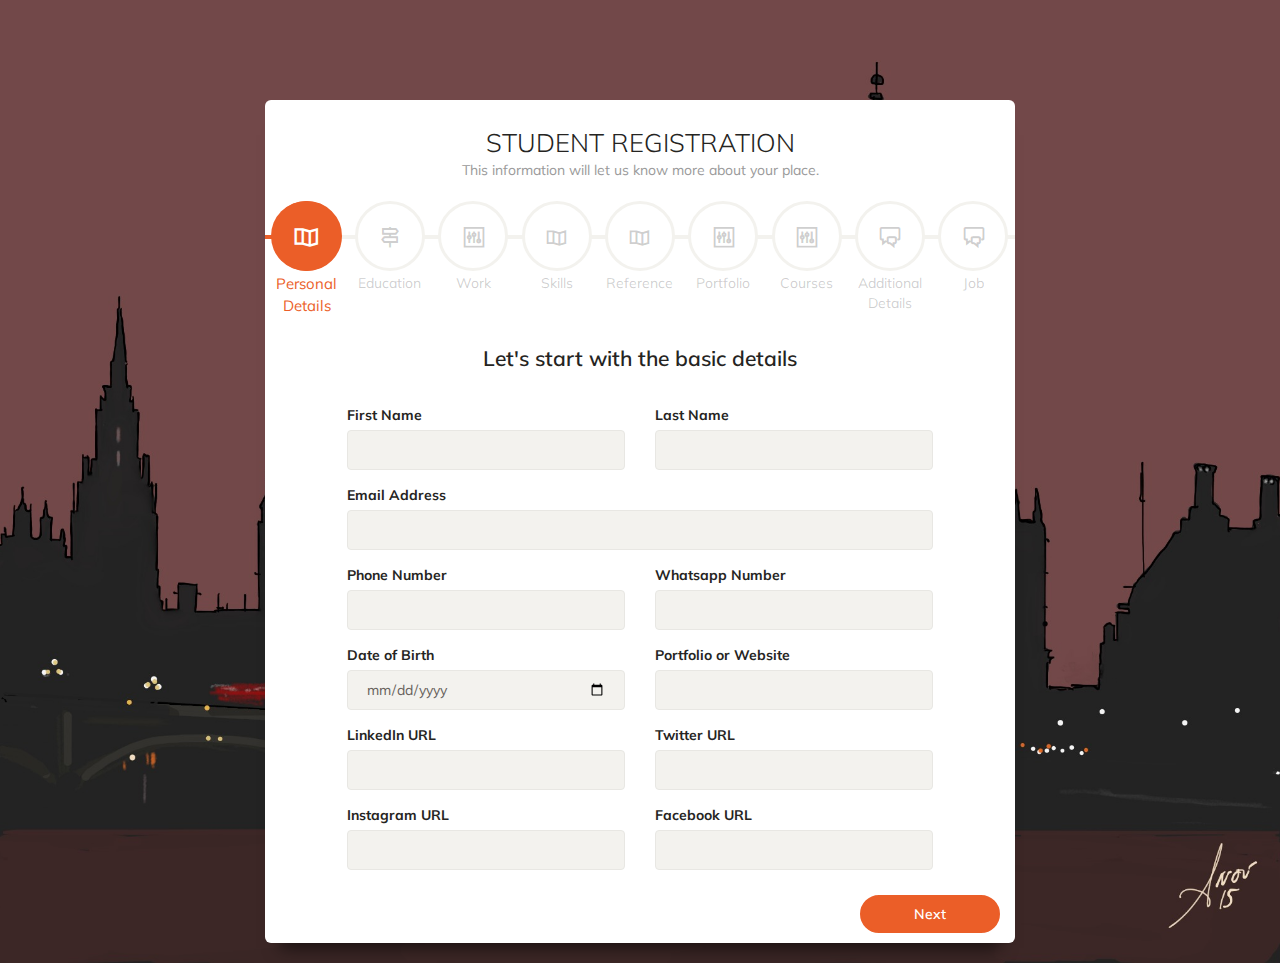
==== camxhire/index.html @ 50387160 "Done" ====
<!doctype html>
<html lang="en">
<head>
	<meta charset="utf-8" />
	<meta http-equiv="X-UA-Compatible" content="IE=edge,chrome=1" />
	<link rel="apple-touch-icon" sizes="76x76" href="assets/img/apple-icon.png" />
	<link rel="icon" type="image/png" href="assets/img/favicon.png" />
	<title>PLACEMENT</title>

	<meta content='width=device-width, initial-scale=1.0, maximum-scale=1.0, user-scalable=0' name='viewport' />
    <meta name="viewport" content="width=device-width" />

	<!-- Canonical SEO -->
    <!-- <link rel="canonical" href="https://www.creative-tim.com/product/paper-bootstrap-wizard"/> -->

    <meta name="keywords" content="wizard, bootstrap wizard, creative tim, long forms, 3 step wizard, sign up wizard, beautiful wizard, long forms wizard, wizard with validation, paper design, paper wizard bootstrap, bootstrap paper wizard">
    <meta name="description" content="Paper Bootstrap Wizard is a fully responsive wizard that is inspired by our famous Paper Kit  and comes with 3 useful examples and 5 colors.">

    <!-- Schema.org markup for Google+ -->
    <!-- <meta itemprop="name" content="Paper Bootstrap Wizard by Creative Tim"> -->
    <meta itemprop="description" content="Paper Bootstrap Wizard is a fully responsive wizard that is inspired by our famous Paper Kit  and comes with 3 useful examples and 5 colors.">
    <!-- <meta itemprop="image" content="https://s3.amazonaws.com/creativetim_bucket/products/49/opt_pbw_thumbnail.jpg"> -->

    <!-- Twitter Card data -->
    <!-- <meta name="twitter:card" content="summary_large_image">
    <meta name="twitter:site" content="@creativetim">
    <meta name="twitter:title" content="Paper Bootstrap Wizard by Creative Tim">
    <meta name="twitter:description" content="Paper Bootstrap Wizard is a fully responsive wizard that is inspired by our famous Paper Kit  and comes with 3 useful examples and 5 colors.">
    <meta name="twitter:creator" content="@creativetim">
    <meta name="twitter:image" content="https://s3.amazonaws.com/creativetim_bucket/products/49/opt_pbw_thumbnail.jpg"> -->

    <!-- Open Graph data -->
    <!-- <meta property="og:title" content="Paper Bootstrap Wizard by Creative Tim | Free Boostrap Wizard" />
    <meta property="og:type" content="article" />
    <meta property="og:url" content="https://demos.creative-tim.com/paper-bootstrap-wizard/wizard-list-place.html" />
    <meta property="og:image" content="https://s3.amazonaws.com/creativetim_bucket/products/49/opt_pbw_thumbnail.jpg" />
    <meta property="og:description" content="Paper Bootstrap Wizard is a fully responsive wizard that is inspired by our famous Paper Kit  and comes with 3 useful examples and 5 colors." />
    <meta property="og:site_name" content="Creative Tim" /> -->

	<!-- CSS Files -->
    <link href="assets/css/bootstrap.min.css" rel="stylesheet" />
	<link href="assets/css/paper-bootstrap-wizard.css" rel="stylesheet" />

	<!-- CSS Just for demo purpose, don't include it in your project -->
	<link href="assets/css/demo.css" rel="stylesheet" />

	<!-- Fonts and Icons -->
    <link href="https://netdna.bootstrapcdn.com/font-awesome/4.4.0/css/font-awesome.css" rel="stylesheet">
	<link href='https://fonts.googleapis.com/css?family=Muli:400,300' rel='stylesheet' type='text/css'>
	<link href="assets/css/themify-icons.css" rel="stylesheet">
	<script src="https://code.jquery.com/jquery-3.6.0.js" integrity="sha256-H+K7U5CnXl1h5ywQfKtSj8PCmoN9aaq30gDh27Xc0jk=" crossorigin="anonymous"></script>
	
	<!-- Google Tag Manager -->
	<script>(function(w,d,s,l,i){w[l]=w[l]||[];w[l].push({'gtm.start':
	new Date().getTime(),event:'gtm.js'});var f=d.getElementsByTagName(s)[0],
	j=d.createElement(s),dl=l!='dataLayer'?'&l='+l:'';j.async=true;j.src=
	'https://www.googletagmanager.com/gtm.js?id='+i+dl;f.parentNode.insertBefore(j,f);
	})(window,document,'script','dataLayer','GTM-NKDMSK6');</script>
	<!-- End Google Tag Manager -->
	</head>

	<body>
		<!-- Google Tag Manager (noscript) -->
	<!-- <noscript><iframe src="https://www.googletagmanager.com/ns.html?id=GTM-NKDMSK6"
	height="0" width="0" style="display:none;visibility:hidden"></iframe></noscript> -->
	<!-- End Google Tag Manager (noscript) -->
	<div class="image-container set-full-height" style="background-image: url('assets/img/paper-2.jpeg')">
	    <!--   Creative Tim Branding   -->
	    <!-- <a href=""> -->
	         <!-- <div class="logo-container"> -->
	            <!-- <div class="logo"> -->
	                <!-- <img src="assets/img/new_logo.png"> -->
	            <!-- </div> -->
	            <!-- <div class="brand">
	                Creative Tim
	            </div> -->
	        <!-- </div> -->
	    <!-- </a> -->

		<!--  Made With Paper Kit  -->
		<!-- <a href="https://demos.creative-tim.com/paper-kit" class="made-with-pk">
			<div class="brand">PK</div>
			<div class="made-with">Made with <strong>Paper Kit</strong></div>
		</a> -->

	    <!--   Big container   -->
	    <div class="container" >
	        <div class="row">
		        <div class="col-sm-8 col-sm-offset-2">

		            <!--      Wizard container        -->
		            <div class="wizard-container">
		                <div class="card wizard-card" data-color="red" id="wizard" >
		                <form action="" method="post"  onsubmit="return validateForm()";>
		                <!--        You can switch " data-color="green" "  with one of the next bright colors: "blue", "azure", "orange", "red"       style=" background-image: linear-gradient(to right, #B449C0 , #D5979B)" -->

		                    	<div class="wizard-header">
		                        	<h3 class="wizard-title">STUDENT REGISTRATION</h3>
		                        	<p class="category">This information will let us know more about your place.</p>
		                    	</div>
								<div class="wizard-navigation">
									<div class="progress-with-circle">
									    <div class="progress-bar" role="progressbar" aria-valuenow="1" aria-valuemin="1" aria-valuemax="4" style="width: 15%;"></div>
									</div>
									<ul>
			                            <li>
											<a href="#Personal" data-toggle="tab">
												<div class="icon-circle">
													<i class="ti-map"></i>
												</div>
												Personal Details
											</a>
										</li>
			                            <li>
											<a href="#Educational" data-toggle="tab">
												<div class="icon-circle">
													<i class="ti-direction-alt"></i>
												</div>
												Education
											</a>
										</li>
			                            <li>
											<a href="#Work" data-toggle="tab">
												<div class="icon-circle">
													<i class="ti-panel"></i>
												</div>
												Work 
											</a>
										</li>	
										<li>
											<a href="#skills" data-toggle="tab">
												<div class="icon-circle">
													<i class="ti-map"></i>
												</div>
												Skills
											</a>
										</li>		                            
										<li>
											<a href="#Reference" data-toggle="tab">
												<div class="icon-circle">
													<i class="ti-map"></i>
												</div>
												Reference
											</a>
										</li>
										<li>
											<a href="#Portfoli" data-toggle="tab">
												<div class="icon-circle">
													<i class="ti-panel"></i>
												</div>
												Portfolio
											</a>
										</li>			                            
			                            <li>
											<a href="#Courses" data-toggle="tab">
												<div class="icon-circle">
													<i class="ti-panel"></i>
												</div>
												Courses
											</a>
										</li>
			                            <li>
											<a href="#Additional" data-toggle="tab">
												<div class="icon-circle">
													<i class="ti-comments"></i>
												</div>
												Additional Details
											</a>
										</li>
										 <li>
											<a href="#Job" data-toggle="tab">
												<div class="icon-circle">
													<i class="ti-comments"></i>
												</div>
												Job 
											</a>
										</li>
			                        </ul>
								</div>
		                        <div class="tab-content">
		                            <div class="tab-pane" id="Personal">
		                            	<div class="row">
		                                	<div class="col-sm-12">
		                                    	<h4 class="info-text"> Let's start with the basic details</h4>
		                            		</div>
											<form action="" id="registration_form">

											
		                                	<div class="col-sm-5 col-sm-offset-1">
		                                    	<div class="form-group">
		                                        	<label>First Name</label>
		                                        	<input type="text" name="first_name" class="form-control" id="first_name"  onkeypress="return isTextKey(event)"  >
		                                    	</div>
		                                	</div>
		                                	<div class="col-sm-5">
		                                    	<div class="form-group">
		                                        	<label>Last Name</label>
		                                        	<input type="text" name="last_name" class="form-control" id="last_name" onkeypress="return isTextKey(event)">
		                                    	</div>
		                                	</div>
		                                	<div class="col-sm-offset-1 col-sm-10">
		                                    	<div class="form-group">
		                                        	<label>Email Address</label>
		                                        	<input type="email" name="email" class="form-control" id="email">
		                                    	</div>
		                                	</div>
		                                	<div class="col-sm-5 col-sm-offset-1">
		                                    	<div class="form-group">
		                                        	<label>Phone Number</label>
		                                        	<input type="number" name="phone_number" class="form-control" id="phone_number" onkeypress="return isphone(event)" >
		                                    	</div>
		                                	</div>
		                                	<div class="col-sm-5">
		                                    	<div class="form-group">
		                                        	<label>Whatsapp Number</label>
		                                        	<input type="number" name="whatsapp_number" class="form-control" id="whatsapp_number">
		                                    	</div>
		                                	</div>
		                                	<div class="col-sm-5 col-sm-offset-1">
		                                    	<div class="form-group">
		                                        	<label>Date of Birth</label>
		                                        	<input type="date"  name="dob" class="form-control"/>
		                                    	</div>
		                                	</div>
		                                	<div class="col-sm-5">
		                                    	<div class="form-group">
		                                        	<label>Portfolio or Website</label>
		                                        	<input type="text" name="Portfolio" class="form-control" id="Portfolio" >
		                                    	</div>
		                                	</div>
		                                	<div class="col-sm-5 col-sm-offset-1">
		                                    	<div class="form-group">
		                                        	<label>LinkedIn URL</label>
		                                        	<input type="text" name="LinkedIn" class="form-control" id="LinkedIn" >
		                                    	</div>
		                                	</div>
		                                	<div class="col-sm-5">
		                                    	<div class="form-group">
		                                        	<label>Twitter URL</label>
		                                        	<input type="text" name="Twitter" class="form-control" id="Twitter">
		                                    	</div>
		                                	</div>
		                                	<div class="col-sm-5 col-sm-offset-1">
		                                    	<div class="form-group">
		                                        	<label>Instagram URL</label>
		                                        	<input type="text" name="Instagram" class="form-control" id="Instagram" >
		                                    	</div>
		                                	</div>
		                                	<div class="col-sm-5">
		                                    	<div class="form-group">
		                                        	<label>Facebook URL</label>
		                                        	<input type="text" name="Facebook" class="form-control" id="Facebook">
		                                    	</div>
		                                	</div>		                                	
		                            	</div>
		                            </div>
		                            <div class="tab-pane" id="Educational">
		                                <h4 class="info-text" style="padding-bottom: 0px;margin-bottom: 0px;">Educational Details</h4>
		                                	<h5 class="info-text">UG Course</h5>
		                                <div class="row">
		                                	<div class="col-sm-5 col-sm-offset-1">
				                                <div class="form-group">
				                                	<label>Course/Degree</label>
				                                    <input type="text" name="Course" class="form-control" id="Course">
				                                </div>
				                            </div>
				                            <div class="col-sm-5">
				                              	<div class="form-group">
				                            		<label>Name of the Institution</label>
				                                    <input type="text" name="institution_name" class="form-control" id="institution_name">
				                                </div>
				                            </div>
				                            <div class="col-sm-5 col-sm-offset-1">
				                                <div class="form-group">
				                                	<label>Grade</label>
				                                    <input type="text" name="grade" class="form-control" id="grade">
				                                </div>
				                            </div>
				                            <div class="col-sm-5">
				                              	<div class="form-group">
				                            		<label>Passing Year</label>
				                                    <input type="text" name="passing_year" class="form-control" id="passing_year">
				                                </div>
		                            		</div>
		                                </div>
		                            		<h5 class="info-text">PG Course</h5>
		                            	<div class="row">
		                                	<div class="col-sm-5 col-sm-offset-1">
				                                <div class="form-group">
				                                	<label>Course/Degree</label>
				                                    <input type="text" name="pgCourse" class="form-control" id="pgCourse">
				                                </div>
				                            </div>
				                            <div class="col-sm-5">
				                              	<div class="form-group">
				                            		<label>Name of the Institution</label>
				                                    <input type="text" name="pginstitution_name" class="form-control" id="pginstitution_name">
				                                </div>
				                            </div>
				                            <div class="col-sm-5 col-sm-offset-1">
				                                <div class="form-group">
				                                	<label>Grade</label>
				                                    <input type="text" name="pggrade" class="form-control" id="pggrade">
				                                </div>
				                            </div>
				                            <div class="col-sm-5">
				                              	<div class="form-group">
				                            		<label>Passing Year</label>
				                                    <input type="text" name="pgpassing_year" class="form-control" id="pgpassing_year">
				                                </div>
		                            		</div>
		                                </div>
		                            </div>
		                            <div class="tab-pane" id="Work">
		                                <h5 class="info-text">Tell us  about Work Experience. </h5>
		                                <div class="row">
		                                    <div class="col-sm-5 col-sm-offset-1">
		                                    	<div class="form-group">
		                                        	<label>Designation</label>
		                                        	<input type="text" name="Designation" class="form-control" id="Designation">
		                                    	</div>
		                                	</div>
		                                	<div class="col-sm-5">
		                                    	<div class="form-group">
		                                        	<label>Company Name</label>
		                                        	<input type="text" name="company_name" class="form-control" id="company_name">
		                                    	</div>
		                                	</div>
		                                	<div class="col-sm-5 col-sm-offset-1">
		                                    	<div class="form-group">
		                                        	<label>Start Date</label>
		                                        	<input type="date"  name="start_date" class="form-control"/>
		                                    	</div>
		                                	</div>
		                                	<div class="col-sm-5 ">
		                                    	<div class="form-group">
		                                        	<label>End Date</label>
		                                        	<input type="date"  name="end_date" class="form-control"/>
		                                    	</div>
		                                	</div>
		                                	<div class="col-sm-10 col-sm-offset-1">
		                                    	<div class="form-group">
		                                        	<label>Job Description</label>
		                                        	<!-- <input type="date"  name="start_date" class="form-control"/> -->
		                                        	<textarea name="job_description" class="form-control"></textarea>
		                                    	</div>
		                                	</div>
		                                	<div class="col-sm-10 col-sm-offset-1">
		                                    	<div class="form-group">
		                                        	<label>Offer Letter/LOR</label>
		                                        	<input type="file" class="form-control" name="fileUpload[]" > 		                                      
		                                    	</div>
		                                	</div>
		                                </div>
		                            </div>
		                            <div class="tab-pane" id="skills">
		                                <div class="row" >
		                                    <h5 class="info-text"> Your Skills. </h5>
		                                	<div class="col-sm-10 col-sm-offset-1" style="display: inline-block !important;" data-checkbox-group="" data-v-min-select="1" data-v-max-select="1" data-v-required="">
                                    			<label>Course/Degree</label> <br />
                                   				<br />
                                   				<div class="row">
                                        			<div class="col-md-4">
                                            			<div class="form-check"><input name="Beginner" class="form-check-input" type="checkbox" value="Beginner" id="defaultCheck1" /> <label class="form-check-label"  for="defaultCheck1"> Beginner </label></div>
                                        			</div>
                                       				<div class="col-md-4">
                                            			<div class="form-check"><input name="Intermediate" class="form-check-input" type="checkbox" value="Intermediate" id="defaultCheck2" /> <label class="form-check-label" for="defaultCheck2"> Intermediate </label></div>
                                        			</div>
			                                        <div class="col-md-4">
			                                            <div class="form-check"><input name="Advanced" class="form-check-input" type="checkbox" value="Advanced" id="defaultCheck3" /> <label class="form-check-label" for="defaultCheck3"> Advanced </label></div>
                                        			</div>
                                    			</div><br>
                                    			<br />
                                			</div>                                           
                                        	<div class="col-sm-10 col-sm-offset-1">
				                            	<div class="form-group">
					                                <label>Offer Letter/LOR</label>
					                                <input type="file" class="form-control" name="fileUpload[]" > 
					                        	</div>
		                                	</div>
		                                </div>
		                            </div>
		                            <div class="tab-pane" id="Reference">
		                                <div class="row">
		                                    <h5 class="info-text"> Drop us your Reference. </h5>
		                                    <div class="col-sm-5 col-sm-offset-1">
		                                    	<div class="form-group">
		                                        	<label>Referee's Name</label>
		                                        	<input type="text" name="Referee_name" class="form-control" id="Referee_name">
		                                    	</div>
		                                	</div>
		                                	<div class="col-sm-5">
		                                    	<div class="form-group">
		                                        	<label>Job Title</label>
		                                        	<input type="text" name="jobtitle" class="form-control" id="jobtitle">
		                                    	</div>
		                                	</div>
		                                	<div class="col-sm-5 col-sm-offset-1">
		                                    	<div class="form-group">
		                                        	<label>Name of the Institution/Company</label>
		                                        	<input type="text" name="reffer_companyname" class="form-control" id="reffer_companyname">
		                                    	</div>
		                                	</div>
		                                	<div class="col-sm-5">
		                                    	<div class="form-group">
		                                        	<label>Email Address</label>
		                                        	<input type="text" name="company_email" class="form-control" id="company_email">
		                                    	</div>
		                                	</div>
		                                	<div class="col-sm-5 col-sm-offset-1">
		                                    	<div class="form-group">
		                                        	<label>Phone Number</label>
		                                        	<input type="text" name="company_phone" class="form-control" id="company_phone">
		                                    	</div>
		                                	</div>
		                                	
		                                </div>
		                            </div>
		                            <div class="tab-pane" id="Portfoli">
		                                <div class="row">
		                                    <h5 class="info-text"> Portfolio. </h5>
		                                    <div class="col-sm-10 col-sm-offset-1">
		                                    	<div class="form-group">
		                                        	<label>Link of Work</label>
		                                        	<input type="text" name="work_link" class="form-control" id="work_link">
		                                    	</div>
		                                	</div>
		                                	<div class="col-sm-10 col-sm-offset-1">
		                                    	<div class="form-group">
		                                        	<label>Job Description</label>
		                                        	<!-- <input type="date"  name="start_date" class="form-control"/> -->
		                                        	<textarea name="job_description" class="form-control"></textarea>
		                                    	</div>
		                                	</div>		                                	
		                                </div>
		                            </div>
		                            <div class="tab-pane" id="Courses">
		                                <div class="row">
		                                    <h5 class="info-text"> Courses. </h5>
		                                    <div class="col-sm-5 col-sm-offset-1">
		                                    	<div class="form-group">
		                                        	<label>Name of the Course</label>
		                                        	<input type="text" name="coursename" class="form-control" id="coursename">
		                                    	</div>
		                                	</div>
		                                	<div class="col-sm-5">
		                                    	<div class="form-group">
		                                        	<label>Institute Name</label>
		                                        	<input type="text" name="course_institutename" class="form-control" id="course_institutename">
		                                    	</div>
		                                	</div>
		                                	<div class="col-sm-10 col-sm-offset-1">
				                            	<div class="form-group">
					                                <label>Certificate of Completion</label>
					                                <input type="file" class="form-control" name="fileUpload[]" > 
					                        	</div>
		                                	</div>		                                	
		                                </div>
		                            </div>
		                            <div class="tab-pane" id="Additional">
		                                <div class="row">
		                                    <h5 class="info-text"> Additional Details. </h5>
		                                    <div class="col-sm-5 col-sm-offset-1">
		                                    	<div class="form-group">
		                                        	<label>Activities</label>
		                                        	<input type="text" name="Activities" class="form-control" id="Activities">
		                                    	</div>
		                                	</div>
		                                	<div class="col-sm-5">
		                                    	<div class="form-group">
		                                        	<label>Achievements/Awards</label>
		                                        	<input type="text" name="addi_achivements" class="form-control" id="addi_achivements">
		                                    	</div>
		                                	</div>
		                                	<div class="col-sm-5 col-sm-offset-1">
		                                    	<div class="form-group">
		                                        	<label>Publication</label>
		                                        	<input type="text" name="Publication" class="form-control" id="Publication">
		                                    	</div>
		                                	</div>
		                                	<div class="col-sm-5">
		                                    	<div class="form-group">
		                                        	<label>Languages Known</label>
		                                        	<input type="text" name="Languages_Known" class="form-control" id="Languages_Known">
		                                    	</div>
		                                	</div>
		                                	<div class="col-sm-5 col-sm-offset-1">
		                                    	<div class="form-group">
		                                        	<label>Interest/Hobbies</label>
		                                        	<input type="text" name="hobies" class="form-control" id="hobies">
		                                    	</div>
		                                	</div>
		                                		                                	
		                                </div>
		                            </div>
		                            <div class="tab-pane" id="Job">
		                                <div class="row">
		                                    <h5 class="info-text"> Preferred Job Location. </h5>
		                                    <div class="col-sm-5 col-sm-offset-1">
		                                    	<div class="form-group">
		                                        	<label>Job Location</label>
		                                        	<input type="text" name="joblocation" class="form-control" id="joblocation">
		                                    	</div>
		                                	</div>
		                                	<div class="col-sm-5">
		                                    	<div class="form-group">
		                                        	<label>Is Candidate Read to Relocate?</label>
		                                        	<input type="text" name="job_relocate" class="form-control" id="job_relocate">
		                                    	</div>
		                                	</div>
		                                	<div class="col-sm-10 col-sm-offset-1">
		                                    	<div class="form-group">
		                                        	<label>Work from Home/Work from Office?</label>
		                                        	<input type="text" name="Publication" class="form-control" id="Publication">
		                                    	</div>
		                                	</div>
		                                	
		                                		                                	
		                                </div>
		                            </div>
		                        </div>
		                        <div class="wizard-footer">
	                            	<div class="pull-right">
	                                    <input type='button' class='btn btn-next btn-fill btn-danger btn-wd' name='next' value='Next' />
	                                    <input type='submit' class='btn btn-finish btn-fill btn-danger btn-wd' name='submit' value='Finish' />
									</div>
								</div>
	                                <div class="pull-left">
	                                    <input type='button' class='btn btn-previous btn-default btn-wd' name='previous' value='Previous' />
	                                </div>
	                                <div class="clearfix"></div>
		                        </div>
		                    </form>
		                </div>
		            </div> <!-- wizard container -->
		        </div>
	        </div> <!-- row -->
	    </div> <!--  big container -->		
	</div>
</body>
	<!--   Core JS Files   -->
	<script src="assets/js/jquery-2.2.4.min.js" type="text/javascript"></script>
	<script src="assets/js/bootstrap.min.js" type="text/javascript"></script>
	<script src="assets/js/jquery.bootstrap.wizard.js" type="text/javascript"></script>

	<!--  Plugin for the Wizard -->
	<script src="assets/js/demo.js" type="text/javascript"></script>
	<script src="assets/js/paper-bootstrap-wizard.js" type="text/javascript"></script>

	<!--  More information about jquery.validate here: https://jqueryvalidation.org/	 -->
	<script src="assets/js/jquery.validate.min.js" type="text/javascript"></script>
	<script src="../controller/validation.js"></script>
	<script src="../camxhire/assets/js/custom.jquery.validation.js"></script>

	
</html>
---- camxhire/assets/css/demo.css ----
.logo-container{
    left: 50px;
    position: absolute;
    top: 20px;
     z-index: 3;
}
.logo-container .logo{
    overflow: hidden;
    border-radius: 50%;
    border: 1px solid #333333;
    width: 60px;
    float: left;
}
.logo-container .brand{
    font-size: 18px;
    color: #FFFFFF;
    line-height: 20px;
    float: left;
    margin-left: 10px;
    margin-top: 10px;
    width: 60px
}

.fixed-section{
    top: 90px;
    max-height: 80vh;
    overflow: scroll;
}
.fixed-section ul li{
    list-style: none;
}
.fixed-section li a{
    font-size: 14px;
    padding: 2px;
    display: block;
    color: #666666;
}
.fixed-section li a.active{
    color: #00bbff;
}
.fixed-section.float{
    position: fixed;
    top: 100px;
    width: 200px;
    margin-top: 0;
}

.fixed-plugin{
    position: fixed;
    top:0px;
    right: 50px;
    z-index: 1031;
}
.fixed-plugin .fa-cog{
    color: #FFFFFF;
    background-color: rgba(0,0,0,.2);
    padding: 10px;
    border-radius: 0 0 6px 6px;
}
.fixed-plugin .dropdown-menu{
    right: 0;
    left: auto;
}

.fixed-plugin li.header-title{
    font-weight: 400;
    line-height: 40px;
    color: #333;
    white-space: nowrap;
    padding: 0 15px;
}

.fixed-plugin .switch-trigger .ripple-container{
    display: none;
}

.fixed-plugin .dropdown-menu>li>a:focus,
.fixed-plugin .dropdown-menu>li>a:hover{
    background: transparent;
}

.fixed-plugin .fa-circle-thin{
    color: #FFFFFF;
}
.fixed-plugin .active .fa-circle-thin{
    color: #00bbff;
}
.fixed-plugin .dropdown-menu > li > a{
    padding-left: 10px;
    padding-right: 10px;
}
.fixed-plugin .dropdown-menu > li:first-child > a{
    margin-top: 10px;
}
.fixed-plugin .dropdown-menu > .active > a, .fixed-plugin .dropdown-menu > .active > a:hover, .fixed-plugin .dropdown-menu > .active > a:focus{
    background: none;
    color: #777777;
}
.fixed-plugin img{
    border-radius: 6px;
    width: 150px;
    max-height: 80px;
    border: 4px solid #FFFFFF;

}
.fixed-plugin .active img, .fixed-plugin a:hover img{
    border-color: #00bbff;
}

.fixed-plugin .btn{
    margin: 10px 0px 0;
    color: #FFFFFF;
}
.fixed-plugin .btn:hover{
    color: #FFFFFF;
}
.fixed-plugin .badge{
    border: 3px solid #FFFFFF;
    border-radius: 50%;
    cursor: pointer;
    display: inline-block;
    height: 23px;
    margin-right: 5px;
    position: relative;
    top: 5px;
    width: 23px;
}
.fixed-plugin .badge.active, .fixed-plugin .badge:hover{
    border-color: #00bbff;
}
.fixed-plugin .badge-azure{
    background-color: #7A9E9F;
}
.fixed-plugin .badge-blue{
    background-color: #23CCEF;
}
.fixed-plugin .badge-green{
    background-color: #7AC29A;
}
.fixed-plugin .badge-orange{
    background-color: #f3bb45;
}
.fixed-plugin .badge-red{
    background-color: #eb5e28;
}

@media (max-width:768px){
    .fixed-plugin{
        top: 80px;
        right: 0px;
    }
    .main .container{
        margin-bottom: 50px;
    }
}

@media (min-width: 768px){

    .fixed-plugin .dropdown-menu{
        display: block;
        margin: 0;
        padding: 0;
        z-index: 9000;
        position: absolute;
        -webkit-border-radius: 10px;
        box-shadow: 1px 2px 3px rgba(0, 0, 0, 0.125);
        border-radius: 10px;
        -webkit-box-sizing: border-box;
        -moz-box-sizing: border-box;
        box-sizing: border-box;
        opacity: 0;
        -ms-filter: "alpha(opacity=0)";
        -webkit-filter: alpha(opacity=0);
        -moz-filter: alpha(opacity=0);
        -ms-filter: alpha(opacity=0);
        -o-filter: alpha(opacity=0);
        filter: alpha(opacity=0);
        -webkit-transform: scale(0);
        -moz-transform: scale(0);
        -o-transform: scale(0);
        -ms-transform: scale(0);
        transform: scale(0);
        -webkit-transition: all 300ms cubic-bezier(0.34, 1.61, 0.7, 1);
        -moz-transition: all 300ms cubic-bezier(0.34, 1.61, 0.7, 1);
        -o-transition: all 300ms cubic-bezier(0.34, 1.61, 0.7, 1);
        -ms-transition: all 300ms cubic-bezier(0.34, 1.61, 0.7, 1);
        transition: all 300ms cubic-bezier(0.34, 1.61, 0.7, 1);

    }
    .fixed-plugin .open .dropdown-menu{
        -webkit-transform-origin: 29px -50px;
        -moz-transform-origin: 29px -50px;
        -o-transform-origin: 29px -50px;
        -ms-transform-origin: 29px -50px;
        transform-origin: 29px -50px;
        -webkit-transform: scale(1);
        -moz-transform: scale(1);
        -o-transform: scale(1);
        -ms-transform: scale(1);
        transform: scale(1);
        opacity: 1;
        -ms-filter: none;
        -webkit-filter: none;
        -moz-filter: none;
        -ms-filter: none;
        -o-filter: none;
        filter: none;
    }
    .fixed-plugin .dropdown-menu:before{
        border-bottom: 11px solid rgba(0, 0, 0, 0.2);
        border-left: 11px solid rgba(0, 0, 0, 0);
        border-right: 11px solid rgba(0, 0, 0, 0);
        content: "";
        display: inline-block;
        position: absolute;
        right: 10px;
        margin-left: auto;
        top: -11px;
    }
    .fixed-plugin .dropdown-menu:after {
        border-bottom: 11px solid #FFFFFF;
        border-left: 11px solid rgba(0, 0, 0, 0);
        border-right: 11px solid rgba(0, 0, 0, 0);
        content: "";
        display: inline-block;
        position: absolute;
        right: 10px;
        margin-left: auto;
        top: -10px;
    }
    .btn-wd {
        min-width: 140px;
    }
}


.fixed-plugin .license,
.fixed-plugin .tutorial{
    margin: 20px 20px 0px;
    padding: 10px 0 0;
    color: #aaaaaa;
    border-top: 1px solid #eeeeee;
    font-size: 12px;
    font-weight: 600;
}

.fixed-plugin .tutorial{
    margin: 10px 20px 0;
}



.fixed-plugin ul > li:last-child a{
    margin-bottom: 15px;
}
---- camxhire/assets/css/themify-icons.css ----
@font-face {
	font-family: 'themify';
	src:url('../fonts/themify.eot?-fvbane');
	src:url('../fonts/themify.eot?#iefix-fvbane') format('embedded-opentype'),
		url('../fonts/themify.woff?-fvbane') format('woff'),
		url('../fonts/themify.ttf?-fvbane') format('truetype'),
		url('../fonts/themify.svg?-fvbane#themify') format('svg');
	font-weight: normal;
	font-style: normal;
}

[class^="ti-"], [class*=" ti-"] {
	font-family: 'themify';
	speak: none;
	font-style: normal;
	font-weight: bold;
	font-variant: normal;
	text-transform: none;
	line-height: 1;

	/* Better Font Rendering =========== */
	-webkit-font-smoothing: antialiased;
	-moz-osx-font-smoothing: grayscale;
}

.ti-wand:before {
	content: "\e600";
}
.ti-volume:before {
	content: "\e601";
}
.ti-user:before {
	content: "\e602";
}
.ti-unlock:before {
	content: "\e603";
}
.ti-unlink:before {
	content: "\e604";
}
.ti-trash:before {
	content: "\e605";
}
.ti-thought:before {
	content: "\e606";
}
.ti-target:before {
	content: "\e607";
}
.ti-tag:before {
	content: "\e608";
}
.ti-tablet:before {
	content: "\e609";
}
.ti-star:before {
	content: "\e60a";
}
.ti-spray:before {
	content: "\e60b";
}
.ti-signal:before {
	content: "\e60c";
}
.ti-shopping-cart:before {
	content: "\e60d";
}
.ti-shopping-cart-full:before {
	content: "\e60e";
}
.ti-settings:before {
	content: "\e60f";
}
.ti-search:before {
	content: "\e610";
}
.ti-zoom-in:before {
	content: "\e611";
}
.ti-zoom-out:before {
	content: "\e612";
}
.ti-cut:before {
	content: "\e613";
}
.ti-ruler:before {
	content: "\e614";
}
.ti-ruler-pencil:before {
	content: "\e615";
}
.ti-ruler-alt:before {
	content: "\e616";
}
.ti-bookmark:before {
	content: "\e617";
}
.ti-bookmark-alt:before {
	content: "\e618";
}
.ti-reload:before {
	content: "\e619";
}
.ti-plus:before {
	content: "\e61a";
}
.ti-pin:before {
	content: "\e61b";
}
.ti-pencil:before {
	content: "\e61c";
}
.ti-pencil-alt:before {
	content: "\e61d";
}
.ti-paint-roller:before {
	content: "\e61e";
}
.ti-paint-bucket:before {
	content: "\e61f";
}
.ti-na:before {
	content: "\e620";
}
.ti-mobile:before {
	content: "\e621";
}
.ti-minus:before {
	content: "\e622";
}
.ti-medall:before {
	content: "\e623";
}
.ti-medall-alt:before {
	content: "\e624";
}
.ti-marker:before {
	content: "\e625";
}
.ti-marker-alt:before {
	content: "\e626";
}
.ti-arrow-up:before {
	content: "\e627";
}
.ti-arrow-right:before {
	content: "\e628";
}
.ti-arrow-left:before {
	content: "\e629";
}
.ti-arrow-down:before {
	content: "\e62a";
}
.ti-lock:before {
	content: "\e62b";
}
.ti-location-arrow:before {
	content: "\e62c";
}
.ti-link:before {
	content: "\e62d";
}
.ti-layout:before {
	content: "\e62e";
}
.ti-layers:before {
	content: "\e62f";
}
.ti-layers-alt:before {
	content: "\e630";
}
.ti-key:before {
	content: "\e631";
}
.ti-import:before {
	content: "\e632";
}
.ti-image:before {
	content: "\e633";
}
.ti-heart:before {
	content: "\e634";
}
.ti-heart-broken:before {
	content: "\e635";
}
.ti-hand-stop:before {
	content: "\e636";
}
.ti-hand-open:before {
	content: "\e637";
}
.ti-hand-drag:before {
	content: "\e638";
}
.ti-folder:before {
	content: "\e639";
}
.ti-flag:before {
	content: "\e63a";
}
.ti-flag-alt:before {
	content: "\e63b";
}
.ti-flag-alt-2:before {
	content: "\e63c";
}
.ti-eye:before {
	content: "\e63d";
}
.ti-export:before {
	content: "\e63e";
}
.ti-exchange-vertical:before {
	content: "\e63f";
}
.ti-desktop:before {
	content: "\e640";
}
.ti-cup:before {
	content: "\e641";
}
.ti-crown:before {
	content: "\e642";
}
.ti-comments:before {
	content: "\e643";
}
.ti-comment:before {
	content: "\e644";
}
.ti-comment-alt:before {
	content: "\e645";
}
.ti-close:before {
	content: "\e646";
}
.ti-clip:before {
	content: "\e647";
}
.ti-angle-up:before {
	content: "\e648";
}
.ti-angle-right:before {
	content: "\e649";
}
.ti-angle-left:before {
	content: "\e64a";
}
.ti-angle-down:before {
	content: "\e64b";
}
.ti-check:before {
	content: "\e64c";
}
.ti-check-box:before {
	content: "\e64d";
}
.ti-camera:before {
	content: "\e64e";
}
.ti-announcement:before {
	content: "\e64f";
}
.ti-brush:before {
	content: "\e650";
}
.ti-briefcase:before {
	content: "\e651";
}
.ti-bolt:before {
	content: "\e652";
}
.ti-bolt-alt:before {
	content: "\e653";
}
.ti-blackboard:before {
	content: "\e654";
}
.ti-bag:before {
	content: "\e655";
}
.ti-move:before {
	content: "\e656";
}
.ti-arrows-vertical:before {
	content: "\e657";
}
.ti-arrows-horizontal:before {
	content: "\e658";
}
.ti-fullscreen:before {
	content: "\e659";
}
.ti-arrow-top-right:before {
	content: "\e65a";
}
.ti-arrow-top-left:before {
	content: "\e65b";
}
.ti-arrow-circle-up:before {
	content: "\e65c";
}
.ti-arrow-circle-right:before {
	content: "\e65d";
}
.ti-arrow-circle-left:before {
	content: "\e65e";
}
.ti-arrow-circle-down:before {
	content: "\e65f";
}
.ti-angle-double-up:before {
	content: "\e660";
}
.ti-angle-double-right:before {
	content: "\e661";
}
.ti-angle-double-left:before {
	content: "\e662";
}
.ti-angle-double-down:before {
	content: "\e663";
}
.ti-zip:before {
	content: "\e664";
}
.ti-world:before {
	content: "\e665";
}
.ti-wheelchair:before {
	content: "\e666";
}
.ti-view-list:before {
	content: "\e667";
}
.ti-view-list-alt:before {
	content: "\e668";
}
.ti-view-grid:before {
	content: "\e669";
}
.ti-uppercase:before {
	content: "\e66a";
}
.ti-upload:before {
	content: "\e66b";
}
.ti-underline:before {
	content: "\e66c";
}
.ti-truck:before {
	content: "\e66d";
}
.ti-timer:before {
	content: "\e66e";
}
.ti-ticket:before {
	content: "\e66f";
}
.ti-thumb-up:before {
	content: "\e670";
}
.ti-thumb-down:before {
	content: "\e671";
}
.ti-text:before {
	content: "\e672";
}
.ti-stats-up:before {
	content: "\e673";
}
.ti-stats-down:before {
	content: "\e674";
}
.ti-split-v:before {
	content: "\e675";
}
.ti-split-h:before {
	content: "\e676";
}
.ti-smallcap:before {
	content: "\e677";
}
.ti-shine:before {
	content: "\e678";
}
.ti-shift-right:before {
	content: "\e679";
}
.ti-shift-left:before {
	content: "\e67a";
}
.ti-shield:before {
	content: "\e67b";
}
.ti-notepad:before {
	content: "\e67c";
}
.ti-server:before {
	content: "\e67d";
}
.ti-quote-right:before {
	content: "\e67e";
}
.ti-quote-left:before {
	content: "\e67f";
}
.ti-pulse:before {
	content: "\e680";
}
.ti-printer:before {
	content: "\e681";
}
.ti-power-off:before {
	content: "\e682";
}
.ti-plug:before {
	content: "\e683";
}
.ti-pie-chart:before {
	content: "\e684";
}
.ti-paragraph:before {
	content: "\e685";
}
.ti-panel:before {
	content: "\e686";
}
.ti-package:before {
	content: "\e687";
}
.ti-music:before {
	content: "\e688";
}
.ti-music-alt:before {
	content: "\e689";
}
.ti-mouse:before {
	content: "\e68a";
}
.ti-mouse-alt:before {
	content: "\e68b";
}
.ti-money:before {
	content: "\e68c";
}
.ti-microphone:before {
	content: "\e68d";
}
.ti-menu:before {
	content: "\e68e";
}
.ti-menu-alt:before {
	content: "\e68f";
}
.ti-map:before {
	content: "\e690";
}
.ti-map-alt:before {
	content: "\e691";
}
.ti-loop:before {
	content: "\e692";
}
.ti-location-pin:before {
	content: "\e693";
}
.ti-list:before {
	content: "\e694";
}
.ti-light-bulb:before {
	content: "\e695";
}
.ti-Italic:before {
	content: "\e696";
}
.ti-info:before {
	content: "\e697";
}
.ti-infinite:before {
	content: "\e698";
}
.ti-id-badge:before {
	content: "\e699";
}
.ti-hummer:before {
	content: "\e69a";
}
.ti-home:before {
	content: "\e69b";
}
.ti-help:before {
	content: "\e69c";
}
.ti-headphone:before {
	content: "\e69d";
}
.ti-harddrives:before {
	content: "\e69e";
}
.ti-harddrive:before {
	content: "\e69f";
}
.ti-gift:before {
	content: "\e6a0";
}
.ti-game:before {
	content: "\e6a1";
}
.ti-filter:before {
	content: "\e6a2";
}
.ti-files:before {
	content: "\e6a3";
}
.ti-file:before {
	content: "\e6a4";
}
.ti-eraser:before {
	content: "\e6a5";
}
.ti-envelope:before {
	content: "\e6a6";
}
.ti-download:before {
	content: "\e6a7";
}
.ti-direction:before {
	content: "\e6a8";
}
.ti-direction-alt:before {
	content: "\e6a9";
}
.ti-dashboard:before {
	content: "\e6aa";
}
.ti-control-stop:before {
	content: "\e6ab";
}
.ti-control-shuffle:before {
	content: "\e6ac";
}
.ti-control-play:before {
	content: "\e6ad";
}
.ti-control-pause:before {
	content: "\e6ae";
}
.ti-control-forward:before {
	content: "\e6af";
}
.ti-control-backward:before {
	content: "\e6b0";
}
.ti-cloud:before {
	content: "\e6b1";
}
.ti-cloud-up:before {
	content: "\e6b2";
}
.ti-cloud-down:before {
	content: "\e6b3";
}
.ti-clipboard:before {
	content: "\e6b4";
}
.ti-car:before {
	content: "\e6b5";
}
.ti-calendar:before {
	content: "\e6b6";
}
.ti-book:before {
	content: "\e6b7";
}
.ti-bell:before {
	content: "\e6b8";
}
.ti-basketball:before {
	content: "\e6b9";
}
.ti-bar-chart:before {
	content: "\e6ba";
}
.ti-bar-chart-alt:before {
	content: "\e6bb";
}
.ti-back-right:before {
	content: "\e6bc";
}
.ti-back-left:before {
	content: "\e6bd";
}
.ti-arrows-corner:before {
	content: "\e6be";
}
.ti-archive:before {
	content: "\e6bf";
}
.ti-anchor:before {
	content: "\e6c0";
}
.ti-align-right:before {
	content: "\e6c1";
}
.ti-align-left:before {
	content: "\e6c2";
}
.ti-align-justify:before {
	content: "\e6c3";
}
.ti-align-center:before {
	content: "\e6c4";
}
.ti-alert:before {
	content: "\e6c5";
}
.ti-alarm-clock:before {
	content: "\e6c6";
}
.ti-agenda:before {
	content: "\e6c7";
}
.ti-write:before {
	content: "\e6c8";
}
.ti-window:before {
	content: "\e6c9";
}
.ti-widgetized:before {
	content: "\e6ca";
}
.ti-widget:before {
	content: "\e6cb";
}
.ti-widget-alt:before {
	content: "\e6cc";
}
.ti-wallet:before {
	content: "\e6cd";
}
.ti-video-clapper:before {
	content: "\e6ce";
}
.ti-video-camera:before {
	content: "\e6cf";
}
.ti-vector:before {
	content: "\e6d0";
}
.ti-themify-logo:before {
	content: "\e6d1";
}
.ti-themify-favicon:before {
	content: "\e6d2";
}
.ti-themify-favicon-alt:before {
	content: "\e6d3";
}
.ti-support:before {
	content: "\e6d4";
}
.ti-stamp:before {
	content: "\e6d5";
}
.ti-split-v-alt:before {
	content: "\e6d6";
}
.ti-slice:before {
	content: "\e6d7";
}
.ti-shortcode:before {
	content: "\e6d8";
}
.ti-shift-right-alt:before {
	content: "\e6d9";
}
.ti-shift-left-alt:before {
	content: "\e6da";
}
.ti-ruler-alt-2:before {
	content: "\e6db";
}
.ti-receipt:before {
	content: "\e6dc";
}
.ti-pin2:before {
	content: "\e6dd";
}
.ti-pin-alt:before {
	content: "\e6de";
}
.ti-pencil-alt2:before {
	content: "\e6df";
}
.ti-palette:before {
	content: "\e6e0";
}
.ti-more:before {
	content: "\e6e1";
}
.ti-more-alt:before {
	content: "\e6e2";
}
.ti-microphone-alt:before {
	content: "\e6e3";
}
.ti-magnet:before {
	content: "\e6e4";
}
.ti-line-double:before {
	content: "\e6e5";
}
.ti-line-dotted:before {
	content: "\e6e6";
}
.ti-line-dashed:before {
	content: "\e6e7";
}
.ti-layout-width-full:before {
	content: "\e6e8";
}
.ti-layout-width-default:before {
	content: "\e6e9";
}
.ti-layout-width-default-alt:before {
	content: "\e6ea";
}
.ti-layout-tab:before {
	content: "\e6eb";
}
.ti-layout-tab-window:before {
	content: "\e6ec";
}
.ti-layout-tab-v:before {
	content: "\e6ed";
}
.ti-layout-tab-min:before {
	content: "\e6ee";
}
.ti-layout-slider:before {
	content: "\e6ef";
}
.ti-layout-slider-alt:before {
	content: "\e6f0";
}
.ti-layout-sidebar-right:before {
	content: "\e6f1";
}
.ti-layout-sidebar-none:before {
	content: "\e6f2";
}
.ti-layout-sidebar-left:before {
	content: "\e6f3";
}
.ti-layout-placeholder:before {
	content: "\e6f4";
}
.ti-layout-menu:before {
	content: "\e6f5";
}
.ti-layout-menu-v:before {
	content: "\e6f6";
}
.ti-layout-menu-separated:before {
	content: "\e6f7";
}
.ti-layout-menu-full:before {
	content: "\e6f8";
}
.ti-layout-media-right-alt:before {
	content: "\e6f9";
}
.ti-layout-media-right:before {
	content: "\e6fa";
}
.ti-layout-media-overlay:before {
	content: "\e6fb";
}
.ti-layout-media-overlay-alt:before {
	content: "\e6fc";
}
.ti-layout-media-overlay-alt-2:before {
	content: "\e6fd";
}
.ti-layout-media-left-alt:before {
	content: "\e6fe";
}
.ti-layout-media-left:before {
	content: "\e6ff";
}
.ti-layout-media-center-alt:before {
	content: "\e700";
}
.ti-layout-media-center:before {
	content: "\e701";
}
.ti-layout-list-thumb:before {
	content: "\e702";
}
.ti-layout-list-thumb-alt:before {
	content: "\e703";
}
.ti-layout-list-post:before {
	content: "\e704";
}
.ti-layout-list-large-image:before {
	content: "\e705";
}
.ti-layout-line-solid:before {
	content: "\e706";
}
.ti-layout-grid4:before {
	content: "\e707";
}
.ti-layout-grid3:before {
	content: "\e708";
}
.ti-layout-grid2:before {
	content: "\e709";
}
.ti-layout-grid2-thumb:before {
	content: "\e70a";
}
.ti-layout-cta-right:before {
	content: "\e70b";
}
.ti-layout-cta-left:before {
	content: "\e70c";
}
.ti-layout-cta-center:before {
	content: "\e70d";
}
.ti-layout-cta-btn-right:before {
	content: "\e70e";
}
.ti-layout-cta-btn-left:before {
	content: "\e70f";
}
.ti-layout-column4:before {
	content: "\e710";
}
.ti-layout-column3:before {
	content: "\e711";
}
.ti-layout-column2:before {
	content: "\e712";
}
.ti-layout-accordion-separated:before {
	content: "\e713";
}
.ti-layout-accordion-merged:before {
	content: "\e714";
}
.ti-layout-accordion-list:before {
	content: "\e715";
}
.ti-ink-pen:before {
	content: "\e716";
}
.ti-info-alt:before {
	content: "\e717";
}
.ti-help-alt:before {
	content: "\e718";
}
.ti-headphone-alt:before {
	content: "\e719";
}
.ti-hand-point-up:before {
	content: "\e71a";
}
.ti-hand-point-right:before {
	content: "\e71b";
}
.ti-hand-point-left:before {
	content: "\e71c";
}
.ti-hand-point-down:before {
	content: "\e71d";
}
.ti-gallery:before {
	content: "\e71e";
}
.ti-face-smile:before {
	content: "\e71f";
}
.ti-face-sad:before {
	content: "\e720";
}
.ti-credit-card:before {
	content: "\e721";
}
.ti-control-skip-forward:before {
	content: "\e722";
}
.ti-control-skip-backward:before {
	content: "\e723";
}
.ti-control-record:before {
	content: "\e724";
}
.ti-control-eject:before {
	content: "\e725";
}
.ti-comments-smiley:before {
	content: "\e726";
}
.ti-brush-alt:before {
	content: "\e727";
}
.ti-youtube:before {
	content: "\e728";
}
.ti-vimeo:before {
	content: "\e729";
}
.ti-twitter:before {
	content: "\e72a";
}
.ti-time:before {
	content: "\e72b";
}
.ti-tumblr:before {
	content: "\e72c";
}
.ti-skype:before {
	content: "\e72d";
}
.ti-share:before {
	content: "\e72e";
}
.ti-share-alt:before {
	content: "\e72f";
}
.ti-rocket:before {
	content: "\e730";
}
.ti-pinterest:before {
	content: "\e731";
}
.ti-new-window:before {
	content: "\e732";
}
.ti-microsoft:before {
	content: "\e733";
}
.ti-list-ol:before {
	content: "\e734";
}
.ti-linkedin:before {
	content: "\e735";
}
.ti-layout-sidebar-2:before {
	content: "\e736";
}
.ti-layout-grid4-alt:before {
	content: "\e737";
}
.ti-layout-grid3-alt:before {
	content: "\e738";
}
.ti-layout-grid2-alt:before {
	content: "\e739";
}
.ti-layout-column4-alt:before {
	content: "\e73a";
}
.ti-layout-column3-alt:before {
	content: "\e73b";
}
.ti-layout-column2-alt:before {
	content: "\e73c";
}
.ti-instagram:before {
	content: "\e73d";
}
.ti-google:before {
	content: "\e73e";
}
.ti-github:before {
	content: "\e73f";
}
.ti-flickr:before {
	content: "\e740";
}
.ti-facebook:before {
	content: "\e741";
}
.ti-dropbox:before {
	content: "\e742";
}
.ti-dribbble:before {
	content: "\e743";
}
.ti-apple:before {
	content: "\e744";
}
.ti-android:before {
	content: "\e745";
}
.ti-save:before {
	content: "\e746";
}
.ti-save-alt:before {
	content: "\e747";
}
.ti-yahoo:before {
	content: "\e748";
}
.ti-wordpress:before {
	content: "\e749";
}
.ti-vimeo-alt:before {
	content: "\e74a";
}
.ti-twitter-alt:before {
	content: "\e74b";
}
.ti-tumblr-alt:before {
	content: "\e74c";
}
.ti-trello:before {
	content: "\e74d";
}
.ti-stack-overflow:before {
	content: "\e74e";
}
.ti-soundcloud:before {
	content: "\e74f";
}
.ti-sharethis:before {
	content: "\e750";
}
.ti-sharethis-alt:before {
	content: "\e751";
}
.ti-reddit:before {
	content: "\e752";
}
.ti-pinterest-alt:before {
	content: "\e753";
}
.ti-microsoft-alt:before {
	content: "\e754";
}
.ti-linux:before {
	content: "\e755";
}
.ti-jsfiddle:before {
	content: "\e756";
}
.ti-joomla:before {
	content: "\e757";
}
.ti-html5:before {
	content: "\e758";
}
.ti-flickr-alt:before {
	content: "\e759";
}
.ti-email:before {
	content: "\e75a";
}
.ti-drupal:before {
	content: "\e75b";
}
.ti-dropbox-alt:before {
	content: "\e75c";
}
.ti-css3:before {
	content: "\e75d";
}
.ti-rss:before {
	content: "\e75e";
}
.ti-rss-alt:before {
	content: "\e75f";
}
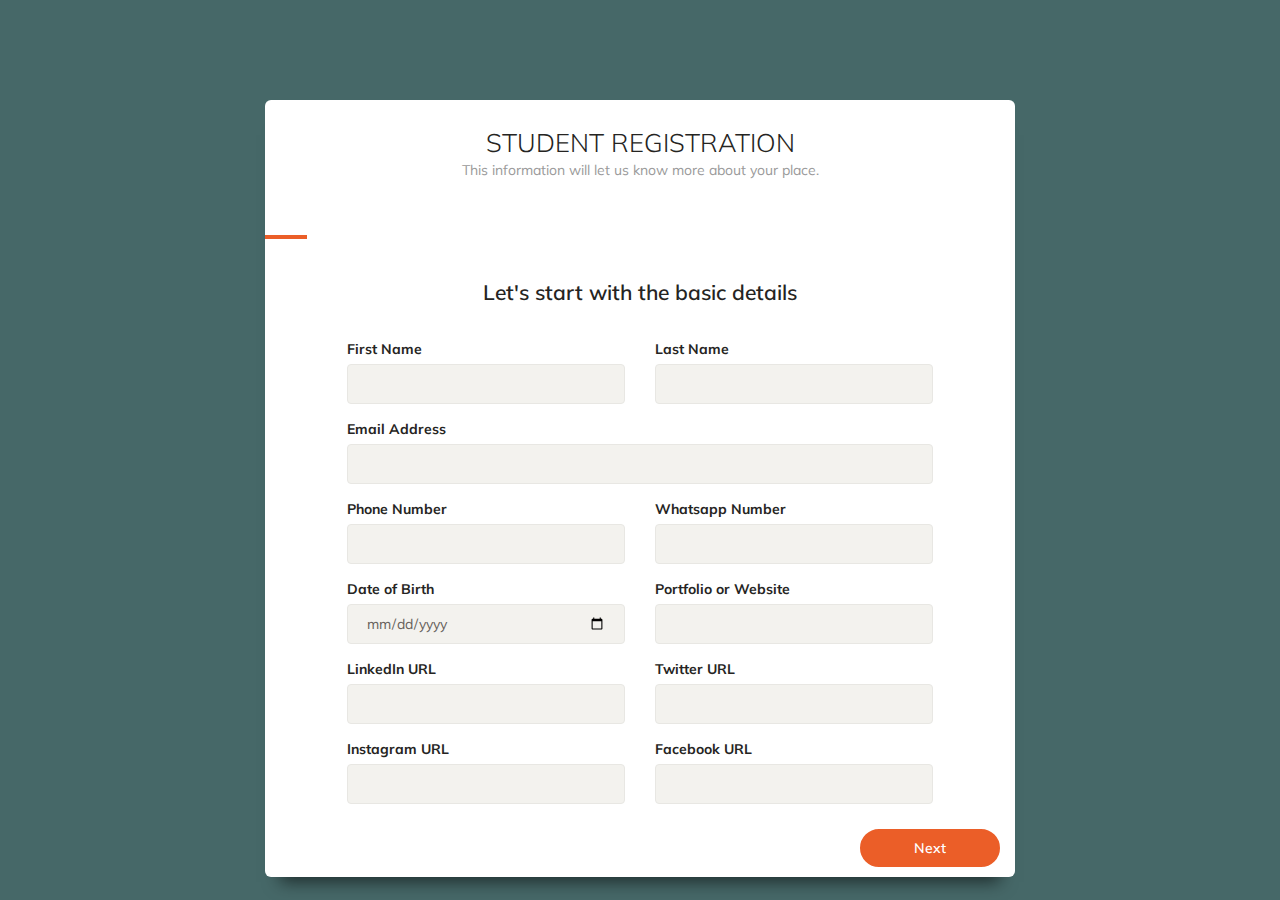
==== commit 5f7d00dd: "done" ====
--- a/camxhire/index.html
+++ b/camxhire/index.html
@@ -64,7 +64,7 @@
 	<!-- <noscript><iframe src="https://www.googletagmanager.com/ns.html?id=GTM-NKDMSK6"
 	height="0" width="0" style="display:none;visibility:hidden"></iframe></noscript> -->
 	<!-- End Google Tag Manager (noscript) -->
-	<div class="image-container set-full-height" style="background-image: url('assets/img/paper-2.jpeg')">
+	<div class="image-container set-full-height" style="background-color:#466868;">
 	    <!--   Creative Tim Branding   -->
 	    <!-- <a href=""> -->
 	         <!-- <div class="logo-container"> -->
@@ -102,7 +102,7 @@
 									<div class="progress-with-circle">
 									    <div class="progress-bar" role="progressbar" aria-valuenow="1" aria-valuemin="1" aria-valuemax="4" style="width: 15%;"></div>
 									</div>
-									<ul>
+									<ul style="display: none ;">
 			                            <li>
 											<a href="#Personal" data-toggle="tab">
 												<div class="icon-circle">
@@ -177,7 +177,7 @@
 										</li>
 			                        </ul>
 								</div>
-		                        <div class="tab-content">
+		                        <div class="tab-content" style="padding: 39px 20px 10px">
 		                            <div class="tab-pane" id="Personal">
 		                            	<div class="row">
 		                                	<div class="col-sm-12">
